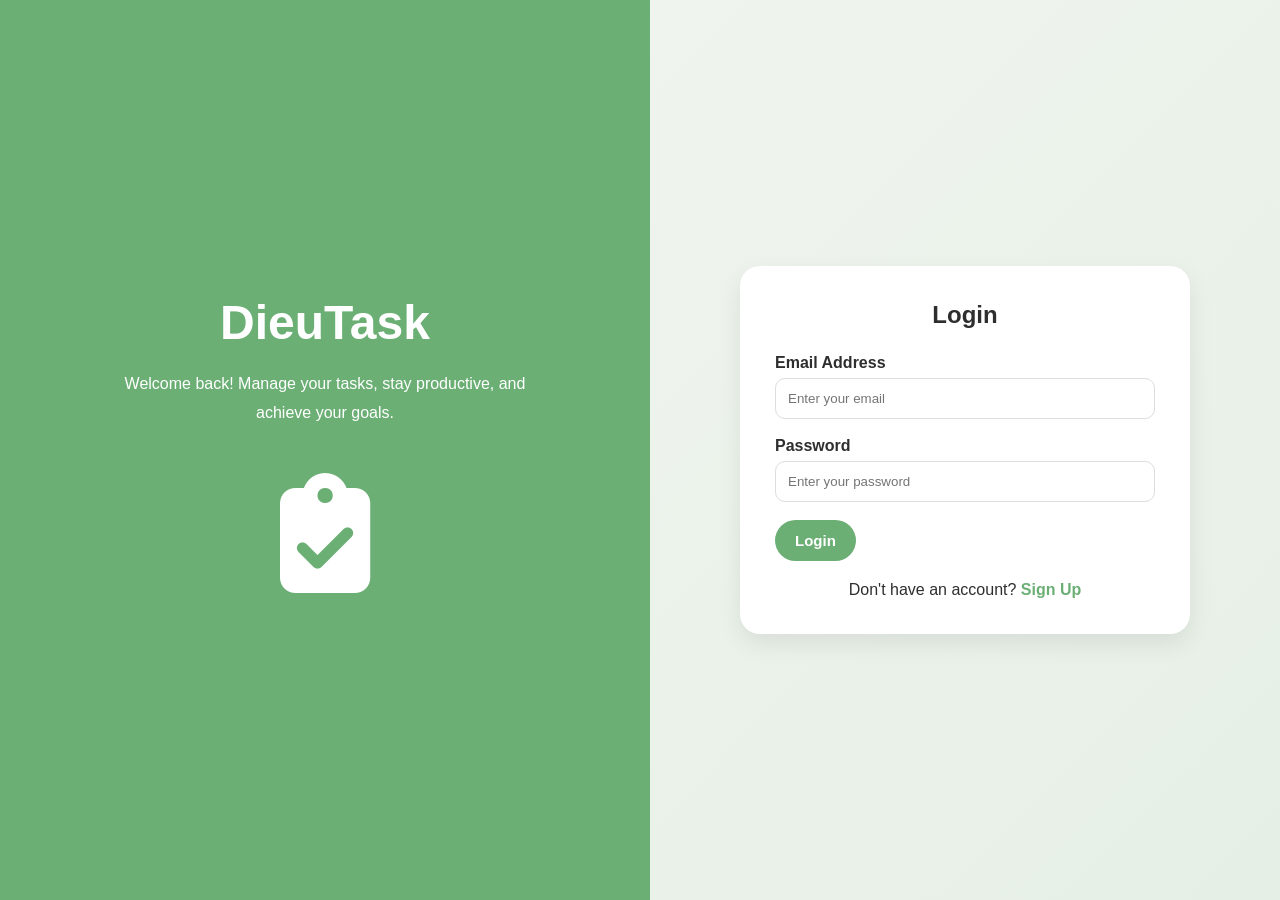
==== index.html @ 7256f094 "Initial commit - DieuTask" ====
<!DOCTYPE html>
<html lang="en">
<head>
    <meta charset="UTF-8">
    <meta name="viewport" content="width=device-width, initial-scale=1.0">
    <title>DieuTask - Login</title>

    <link rel="stylesheet" href="css/style.css">

    <link rel="stylesheet"
          href="https://cdnjs.cloudflare.com/ajax/libs/font-awesome/6.5.1/css/all.min.css">
</head>
<body>

<div class="auth-container">

    <div class="auth-left">

        <h1>DieuTask</h1>

        <p>
            Welcome back! Manage your tasks,
            stay productive, and achieve your goals.
        </p>

        <div class="illustration">
            <i class="fa-solid fa-clipboard-check"></i>
        </div>

    </div>

    <div class="auth-right">

        <form id="loginForm" class="auth-card">

            <h2>Login</h2>

            <div class="input-group">
                <label>Email Address</label>
                <input
                    type="email"
                    id="loginEmail"
                    placeholder="Enter your email"
                    required>
            </div>

            <div class="input-group">
                <label>Password</label>
                <input
                    type="password"
                    id="loginPassword"
                    placeholder="Enter your password"
                    required>
            </div>

            <button type="submit" class="btn-primary">
                Login
            </button>

            <p class="auth-link">
                Don't have an account?
                <a href="signup.html">Sign Up</a>
            </p>

        </form>

    </div>

</div>

<div id="toast"></div>

<script src="js/auth.js"></script>

</body>
</html>
---- css/style.css ----
*{
    margin:0;
    padding:0;
    box-sizing:border-box;
    font-family:'Segoe UI',sans-serif;
}

body{
    background:linear-gradient(
        135deg,
        #f3f7f1,
        #e6efe6
    );

    color:#2e2e2e;

    min-height:100vh;
}

/* ==========================
   BUTTONS
========================== */

.btn-primary{
    background:#6baf75;
    color:white;
    border:none;
    padding:12px 20px;
    border-radius:28px;
    cursor:pointer;
    font-size:15px;
    font-weight:600;
    transition:.3s;
}

.btn-primary:hover{
    transform:translateY(-2px);
}

.btn-search{
    background:white;
    color:#6baf75;
    border:2px solid #6baf75;
    padding:12px 20px;
    border-radius:10px;
    cursor:pointer;
    font-size:15px;
    font-weight:600;
    transition:.3s;
}

.btn-search:hover{
    background:#6baf75;
    color:white;
}

.btn-danger{
    background:#e98b73;
    color:white;
    border:none;
    padding:10px 16px;
    border-radius:8px;
    cursor:pointer;
}

.btn-edit{
    background:#5b8def;
    color:white;
    border:none;
    padding:10px 16px;
    border-radius:8px;
    cursor:pointer;
}

/* ==========================
   AUTH PAGES
========================== */

.auth-container{
    min-height:100vh;
    display:flex;
}

.auth-left{
    flex:1;
    background:#6baf75;
    color:white;
    display:flex;
    flex-direction:column;
    justify-content:center;
    align-items:center;
    padding:40px;
}

.auth-left h1{
    font-size:3rem;
    margin-bottom:20px;
}

.auth-left p{
    max-width:450px;
    text-align:center;
    line-height:1.8;
    font-size:16px;
}

.illustration{
    margin-top:40px;
    font-size:120px;
}

.auth-right{
    flex:1;
    display:flex;
    justify-content:center;
    align-items:center;
    padding:30px;
}

.auth-card{
    width:100%;
    max-width:450px;
    background:white;
    padding:35px;
    border-radius:20px;
    box-shadow:0 10px 25px rgba(0,0,0,.08);
}

.auth-card h2{
    text-align:center;
    margin-bottom:25px;
}

.input-group{
    margin-bottom:18px;
}

.input-group label{
    display:block;
    margin-bottom:6px;
    font-weight:600;
}

.input-group input,
.input-group textarea,
.input-group select{
    width:100%;
    padding:12px;
    border:1px solid #ddd;
    border-radius:10px;
    outline:none;
}

.input-group input:focus,
.input-group textarea:focus,
.input-group select:focus{
    border-color:#6baf75;
}

.auth-link{
    text-align:center;
    margin-top:20px;
}

.auth-link a{
    color:#6baf75;
    text-decoration:none;
    font-weight:600;
}

/* ==========================
   NAVBAR
========================== */

.navbar{
    background:white;
    padding:18px 30px;
    display:flex;
    justify-content:space-between;
    align-items:center;
    box-shadow:0 3px 10px rgba(0,0,0,.06);
}

.logo{
    font-size:28px;
    font-weight:700;
    color:#6baf75;
}

.nav-links{
    display:flex;
    align-items:center;
    gap:20px;
}

.nav-links a{
    text-decoration:none;
    color:#2e2e2e;
    font-weight:500;
}

/* ==========================
   HERO SECTION
========================== */

.hero{
    padding:40px;
}

.hero-content{
    background:white;
    border-radius:20px;
    padding:40px;
    display:flex;
    justify-content:space-between;
    align-items:center;
    box-shadow:0 15px 40px rgba(0,0,0,.15);
}

.hero-text h1{
    font-size:3rem;
    font-weight:700;
}

.hero-text p{
    color:#666;
    margin-bottom:20px;
    max-width:500px;
    line-height:1.7;
}

#currentDate{
    color:#777;
    margin-bottom:15px;
    font-size:15px;
}

.hero-buttons{
    display:flex;
    gap:15px;
    flex-wrap:wrap;
}

.hero-image{
    font-size:120px;
    color:#6baf75;
}

/* ==========================
   STATS SECTION
========================== */

.stats{
    padding:0 40px 30px;
    display:grid;
    grid-template-columns:repeat(auto-fit,minmax(220px,1fr));
    gap:20px;
}

.stat-card{
    background:white;
    border-radius:16px;
    padding:25px;
    box-shadow:0 4px 10px rgba(0,0,0,.05);
}

.stat-card h3{
    color:#666;
    margin-bottom:10px;
    font-size:15px;
}

.stat-card h2{
    color:#6baf75;
    font-size:28px;
}

/* ==========================
   SEARCH SECTION
========================== */

.search-section{
    padding:10px 40px;
}

.task-controls{
    display:flex;
    gap:15px;
}

.search-box{
    flex:1;
    display:flex;
    align-items:center;
    background:white;
    border-radius:12px;
    padding:0 15px;
    box-shadow:0 3px 10px rgba(0,0,0,.05);
}

.search-box i{
    color:#6baf75;
}

.search-box input{
    width:100%;
    border:none;
    outline:none;
    padding:14px;
    background:transparent;
}

.task-controls select{

    background:white;

    border:none;

    border-radius:16px;

    padding:14px 16px;

    box-shadow:
    0 4px 10px rgba(0,0,0,.05);

    font-weight:500;
}

.task-controls select:focus{

    outline:none;

    border:2px solid #6baf75;
}

/* ==========================
   TASK SECTION
========================== */

.task-section{
    padding:10px 40px 20px;
}

.task-grid{
    display:grid;
    grid-template-columns:repeat(2,1fr);
    gap:20px;
}

.task-card{
    background:white;
    border-radius:24px;
    padding:24px;
    box-shadow:0 4px 10px rgba(0,0,0,.05);
    transition:.3s;
    width:100%;
    min-height:auto;
}

.task-card:hover{
    transform:translateY(-4px);

    box-shadow:
    0 10px 25px rgba(0,0,0,.08);
}

.task-header{
    display:flex;
    justify-content:space-between;
    align-items:center;
    cursor:pointer;
}

.expand-icon{
    color:#666;
    font-size:18px;
}

.task-card.active .expand-icon{
    transform:rotate(180deg);
}
.task-title{
    cursor:pointer;
    font-size:20px;
    font-weight:600;
}

.task-status-preview{
    margin-top:12px;
    display:flex;
    align-items:center;
}

.task-details{
    display:none;
    margin-top:10px;
    padding-top:10px;
    border-top:1px solid #eee;
}

.task-details.show{
    display:block;
}

.task-description{
    color:#666;
    line-height:1.7;
    margin-bottom:15px;
}

.description-label{
    font-size:16px;
    font-weight:600;
    color:#555;
}

.task-status{
    margin-bottom:15px;
}

/* ==========================
   TASK OPTIONS
========================== */

.task-options{
    display:flex;
    gap:15px;
    flex-wrap:wrap;
    margin-top:15px;
    margin-bottom:15px;
}

.task-option{
    display:flex;
    align-items:center;
    gap:8px;
    cursor:pointer;
    font-weight:500;
}

.status-btn{
    border:none;
    background:#f0f0f0;
    padding:8px 14px;
    border-radius:20px;
    cursor:pointer;
    font-weight:500;
    transition:.3s;
}

.status-btn.active{

    background:#6baf75;

    color:white;
}

.status-btn:hover{
    background:#6baf75;
    color:white;
}

.task-option input{
    width:18px;
    height:18px;
    cursor:pointer;
}

.task-actions{
    display:flex;
    gap:10px;
    margin-top:15px;
}

/* ==========================
   BADGES
========================== */

.badge{
    display:inline-block;
    padding:6px 12px;
    border-radius:20px;
    font-size:13px;
    font-weight:600;
}

.pending{
    background:#ffe8a3;
}

.hold{
    background:#e0d0ff;
}

.completed{
    background:#c9f0d1;
}

/* ==========================
   ADD TASK SECTION
========================== */

.task-form-section{
    padding:40px;
}

.task-form{
    background:white;
    padding:25px;
    border-radius:16px;
    box-shadow:0 4px 10px rgba(0,0,0,.05);
}

/* ==========================
   EMPTY STATE
========================== */

.empty-state{
    text-align:center;
    padding:50px 20px;
    color:#777;
}

.empty-state i{
    font-size:70px;
    margin-bottom:20px;
}

.empty-state button{
    margin-top:20px;
}
/* ==========================
   TOAST
========================== */

/* ==========================
   TOAST
========================== */

#toast{
    position: fixed;
    bottom: 20px;
    right: 20px;

    background: #2e2e2e;
    color: white;

    padding: 14px 22px;
    border-radius: 10px;

    box-shadow: 0 8px 20px rgba(0,0,0,0.2);

    font-weight: 500;
    min-width: 250px;

    opacity: 0;
    pointer-events: none;

    transition: all 0.4s ease;

    z-index: 9999;
}

#toast.show{
    opacity: 1;
    transform: translateY(-10px);
}

/* ==========================
   RESPONSIVE
========================== */

@media(max-width:768px){

    .auth-container{
        flex-direction:column;
    }

    .navbar{
        flex-direction:column;
        gap:15px;
    }

    .nav-links{
    flex-wrap:wrap;
    justify-content:center;
}

    .hero,
    .stats,
    .search-section,
    .task-section,
    .task-form-section{
        padding:20px;
    }

    .hero-content{
        flex-direction:column;
        text-align:center;
        gap:25px;
    }

    .hero-image{
        font-size:80px;
    }

    .hero-buttons{
        flex-direction:column;
        width:100%;
    }

    .hero-buttons button{
        width:100%;
    }

    .task-controls{
        flex-direction:column;
    }

    .task-controls select{
    width:100%;
    }

    .task-options{
        flex-direction:column;
        gap:10px;
    }

    .auth-card{
        margin:20px;
    }
    .task-grid{
        grid-template-columns:1fr;
    }
}
.modal{
    display:none;
    position:fixed;
    top:0;
    left:0;
    width:100%;
    height:100%;
    background:rgba(0,0,0,.4);
    justify-content:center;
    align-items:center;
    z-index:9999;
}

.modal-content{
    background:white;
    padding:30px;
    border-radius:15px;
    width:350px;
    text-align:center;
}

.modal-buttons{
    display:flex;
    justify-content:center;
    gap:15px;
    margin-top:20px;
}

/* PREMIUM UI UPGRADE */

.hero-content,
.stat-card,
.task-card{

    background: rgba(255,255,255,0.75);

    backdrop-filter: blur(12px);

    border: 1px solid rgba(255,255,255,0.3);

    box-shadow: 0 8px 25px rgba(0,0,0,0.08);

    border-radius: 24px;
}
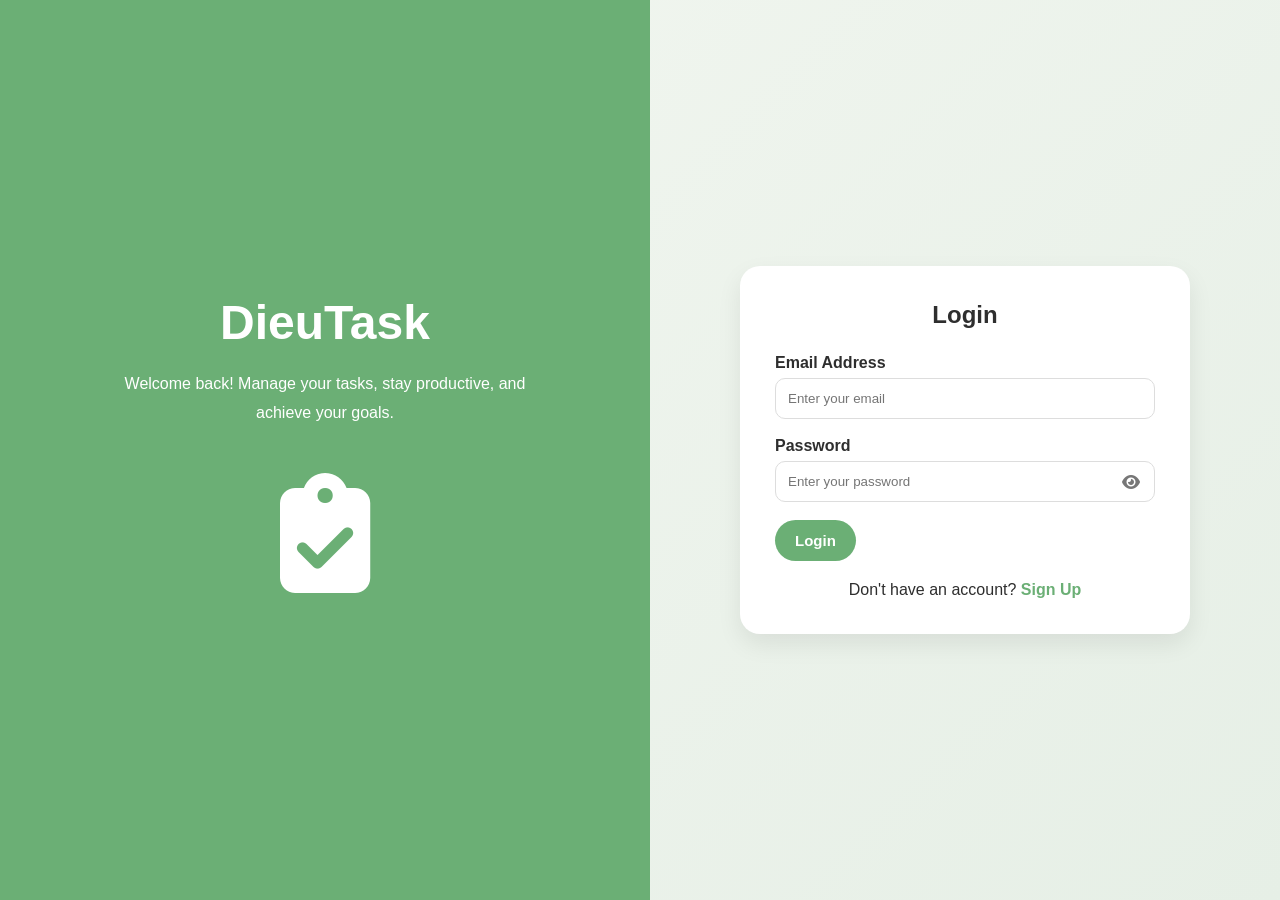
==== commit 6417ec2a: "Added password visibility toggle" ====
--- a/index.html
+++ b/index.html
@@ -45,12 +45,24 @@
             </div>
 
             <div class="input-group">
+
                 <label>Password</label>
-                <input
-                    type="password"
-                    id="loginPassword"
-                    placeholder="Enter your password"
-                    required>
+
+                <div class="password-wrapper">
+
+                    <input
+                        type="password"
+                        id="loginPassword"
+                        placeholder="Enter your password"
+                        required>
+
+                    <i
+                        class="fa-solid fa-eye"
+                        id="toggleLoginPassword">
+                    </i>
+
+                </div>
+
             </div>
 
             <button type="submit" class="btn-primary">
--- a/css/style.css
+++ b/css/style.css
@@ -155,6 +155,29 @@
 .input-group textarea:focus,
 .input-group select:focus{
     border-color:#6baf75;
+}
+
+.password-wrapper{
+    position:relative;
+}
+
+.password-wrapper input{
+    width:100%;
+    padding-right:50px;
+}
+
+.password-wrapper i{
+    position:absolute;
+    right:15px;
+    top:50%;
+    transform:translateY(-50%);
+    cursor:pointer;
+    color:#777;
+    font-size:16px;
+}
+
+.password-wrapper i:hover{
+    color:#6baf75;
 }
 
 .auth-link{
